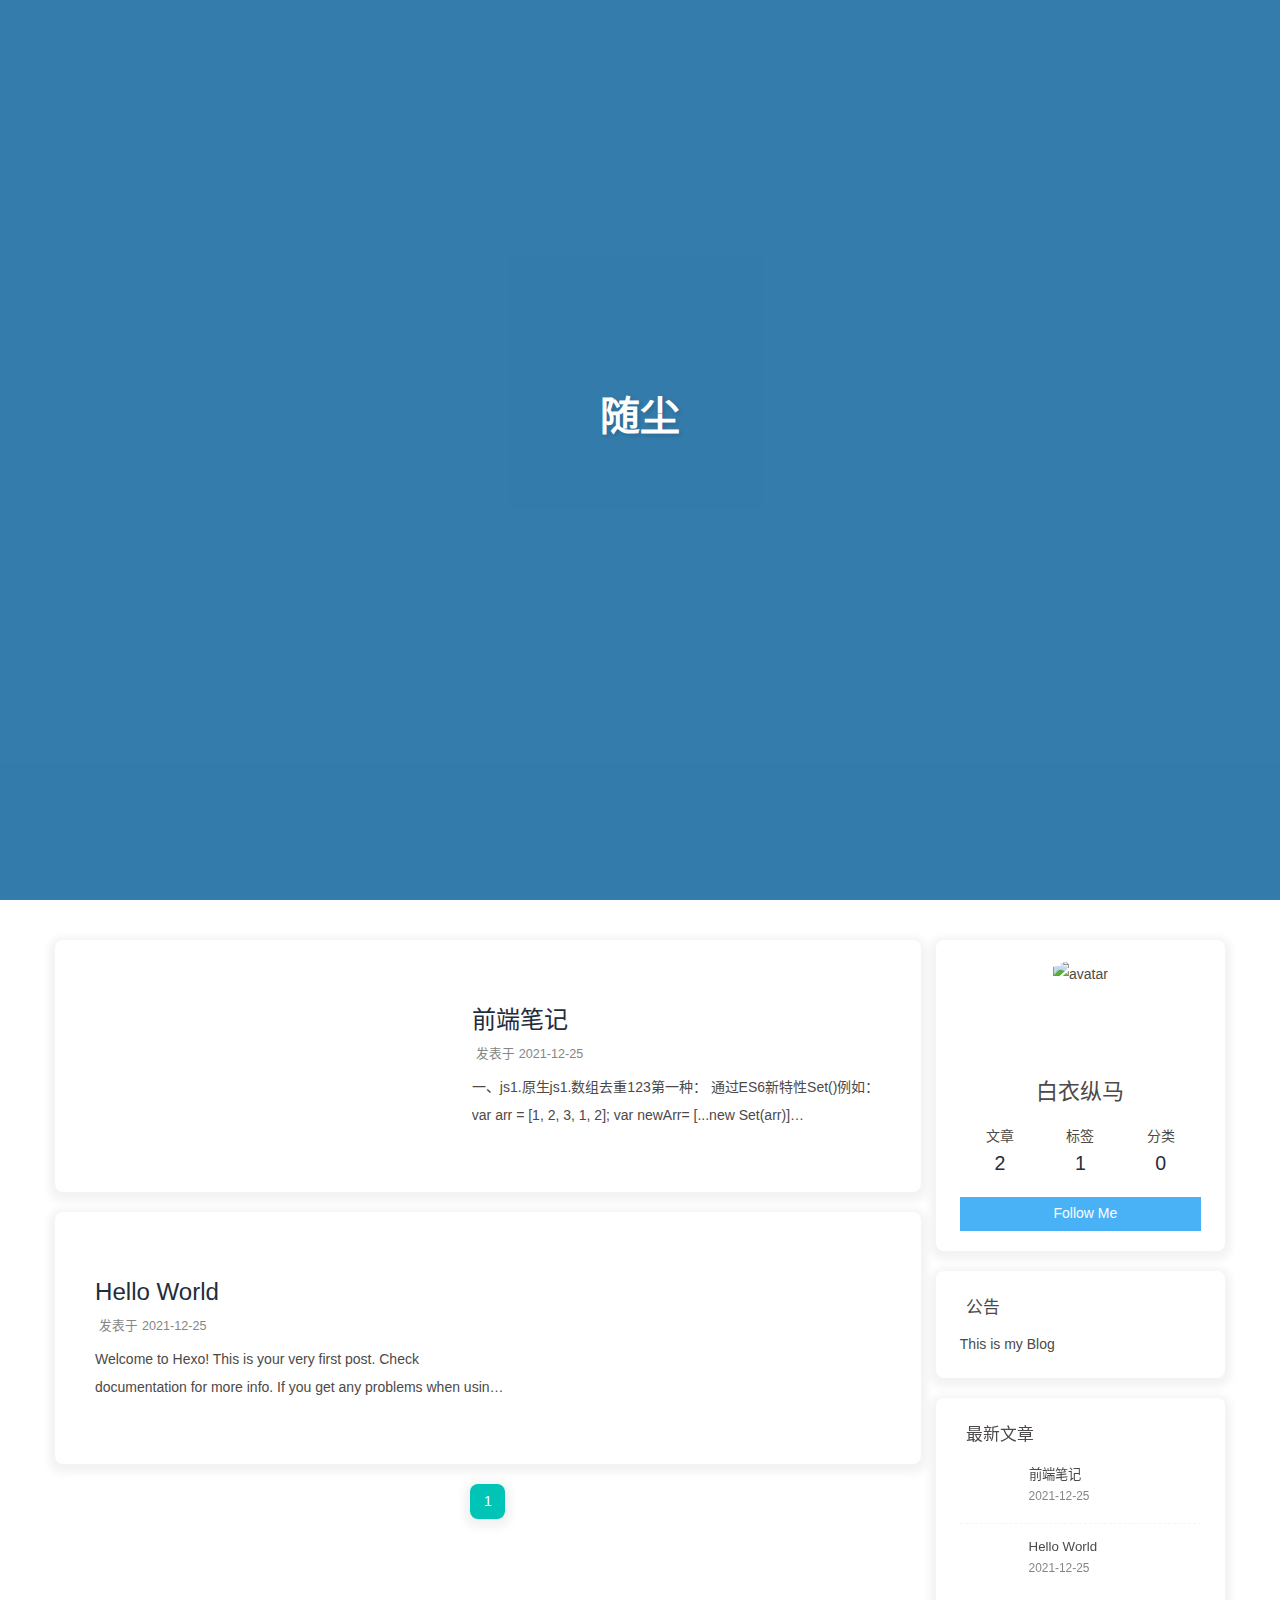
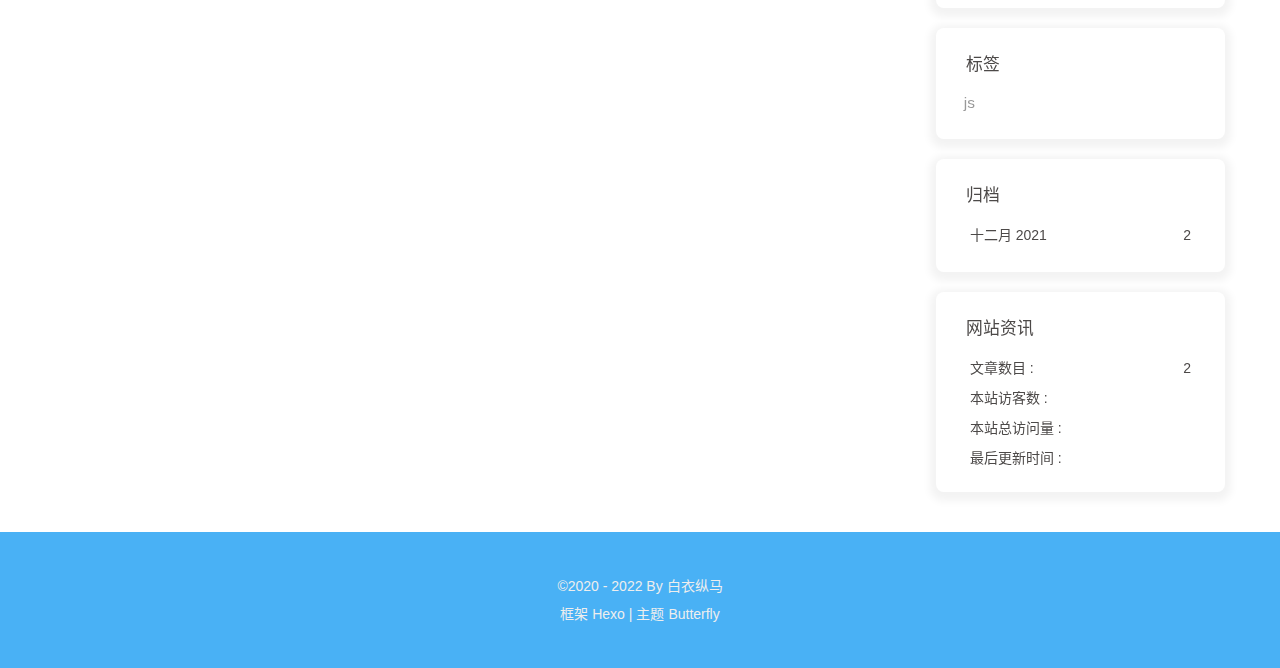
==== index.html @ 4aff162e "Site updated: 2022-08-18 21:15:52" ====
<!DOCTYPE html><html lang="zh-CN" data-theme="light"><head><meta charset="UTF-8"><meta http-equiv="X-UA-Compatible" content="IE=edge"><meta name="viewport" content="width=device-width, initial-scale=1.0, maximum-scale=1.0, user-scalable=no"><title>随尘</title><meta name="author" content="白衣纵马"><meta name="copyright" content="白衣纵马"><meta name="format-detection" content="telephone=no"><meta name="theme-color" content="#ffffff"><meta property="og:type" content="website">
<meta property="og:title" content="随尘">
<meta property="og:url" content="http://example.com/index.html">
<meta property="og:site_name" content="随尘">
<meta property="og:locale" content="zh_CN">
<meta property="og:image" content="https://i.loli.net/2021/02/24/5O1day2nriDzjSu.png">
<meta property="article:author" content="白衣纵马">
<meta name="twitter:card" content="summary">
<meta name="twitter:image" content="https://i.loli.net/2021/02/24/5O1day2nriDzjSu.png"><link rel="shortcut icon" href="/img/favicon.png"><link rel="canonical" href="http://example.com/"><link rel="preconnect" href="//cdn.jsdelivr.net"/><link rel="preconnect" href="//busuanzi.ibruce.info"/><link rel="stylesheet" href="/css/index.css"><link rel="stylesheet" href="https://cdn.jsdelivr.net/npm/@fortawesome/fontawesome-free/css/all.min.css" media="print" onload="this.media='all'"><link rel="stylesheet" href="https://cdn.jsdelivr.net/npm/@fancyapps/ui/dist/fancybox.min.css" media="print" onload="this.media='all'"><script>const GLOBAL_CONFIG = { 
  root: '/',
  algolia: undefined,
  localSearch: undefined,
  translate: undefined,
  noticeOutdate: undefined,
  highlight: {"plugin":"highlighjs","highlightCopy":true,"highlightLang":true,"highlightHeightLimit":false},
  copy: {
    success: '复制成功',
    error: '复制错误',
    noSupport: '浏览器不支持'
  },
  relativeDate: {
    homepage: false,
    post: false
  },
  runtime: '',
  date_suffix: {
    just: '刚刚',
    min: '分钟前',
    hour: '小时前',
    day: '天前',
    month: '个月前'
  },
  copyright: undefined,
  lightbox: 'fancybox',
  Snackbar: undefined,
  source: {
    justifiedGallery: {
      js: 'https://cdn.jsdelivr.net/npm/flickr-justified-gallery/dist/fjGallery.min.js',
      css: 'https://cdn.jsdelivr.net/npm/flickr-justified-gallery/dist/fjGallery.min.css'
    }
  },
  isPhotoFigcaption: false,
  islazyload: false,
  isAnchor: false
}</script><script id="config-diff">var GLOBAL_CONFIG_SITE = {
  title: '随尘',
  isPost: false,
  isHome: true,
  isHighlightShrink: false,
  isToc: false,
  postUpdate: '2022-08-18 21:15:51'
}</script><noscript><style type="text/css">
  #nav {
    opacity: 1
  }
  .justified-gallery img {
    opacity: 1
  }

  #recent-posts time,
  #post-meta time {
    display: inline !important
  }
</style></noscript><script>(win=>{
    win.saveToLocal = {
      set: function setWithExpiry(key, value, ttl) {
        if (ttl === 0) return
        const now = new Date()
        const expiryDay = ttl * 86400000
        const item = {
          value: value,
          expiry: now.getTime() + expiryDay,
        }
        localStorage.setItem(key, JSON.stringify(item))
      },

      get: function getWithExpiry(key) {
        const itemStr = localStorage.getItem(key)

        if (!itemStr) {
          return undefined
        }
        const item = JSON.parse(itemStr)
        const now = new Date()

        if (now.getTime() > item.expiry) {
          localStorage.removeItem(key)
          return undefined
        }
        return item.value
      }
    }
  
    win.getScript = url => new Promise((resolve, reject) => {
      const script = document.createElement('script')
      script.src = url
      script.async = true
      script.onerror = reject
      script.onload = script.onreadystatechange = function() {
        const loadState = this.readyState
        if (loadState && loadState !== 'loaded' && loadState !== 'complete') return
        script.onload = script.onreadystatechange = null
        resolve()
      }
      document.head.appendChild(script)
    })
  
      win.activateDarkMode = function () {
        document.documentElement.setAttribute('data-theme', 'dark')
        if (document.querySelector('meta[name="theme-color"]') !== null) {
          document.querySelector('meta[name="theme-color"]').setAttribute('content', '#0d0d0d')
        }
      }
      win.activateLightMode = function () {
        document.documentElement.setAttribute('data-theme', 'light')
        if (document.querySelector('meta[name="theme-color"]') !== null) {
          document.querySelector('meta[name="theme-color"]').setAttribute('content', '#ffffff')
        }
      }
      const t = saveToLocal.get('theme')
    
          if (t === 'dark') activateDarkMode()
          else if (t === 'light') activateLightMode()
        
      const asideStatus = saveToLocal.get('aside-status')
      if (asideStatus !== undefined) {
        if (asideStatus === 'hide') {
          document.documentElement.classList.add('hide-aside')
        } else {
          document.documentElement.classList.remove('hide-aside')
        }
      }
    
    const detectApple = () => {
      if(/iPad|iPhone|iPod|Macintosh/.test(navigator.userAgent)){
        document.documentElement.classList.add('apple')
      }
    }
    detectApple()
    })(window)</script><meta name="generator" content="Hexo 5.4.0"></head><body><div id="sidebar"><div id="menu-mask"></div><div id="sidebar-menus"><div class="avatar-img is-center"><img src="https://i.loli.net/2021/02/24/5O1day2nriDzjSu.png" onerror="onerror=null;src='/img/friend_404.gif'" alt="avatar"/></div><div class="sidebar-site-data site-data is-center"><a href="/archives/"><div class="headline">文章</div><div class="length-num">2</div></a><a href="/tags/"><div class="headline">标签</div><div class="length-num">1</div></a><a href="/categories/"><div class="headline">分类</div><div class="length-num">0</div></a></div><hr/><div class="menus_items"><div class="menus_item"><a class="site-page" href="/"><i class="fa-fw fas fa-home"></i><span> 首页</span></a></div><div class="menus_item"><a class="site-page" href="/archives/"><i class="fa-fw fas fa-archive"></i><span> 时间轴</span></a></div><div class="menus_item"><a class="site-page" href="/tags/"><i class="fa-fw fas fa-tags"></i><span> 标签</span></a></div><div class="menus_item"><a class="site-page" href="/categories/"><i class="fa-fw fas fa-folder-open"></i><span> 分类</span></a></div><div class="menus_item"><a class="site-page group hide" href="javascript:void(0);"><i class="fa-fw fas fa-list"></i><span> 清单</span><i class="fas fa-chevron-down"></i></a><ul class="menus_item_child"><li><a class="site-page child" href="/music/"><i class="fa-fw fas fa-music"></i><span> 音乐</span></a></li><li><a class="site-page child" href="/movies/"><i class="fa-fw fas fa-video"></i><span> 电影</span></a></li></ul></div><div class="menus_item"><a class="site-page" href="/link/"><i class="fa-fw fas fa-link"></i><span> 友链</span></a></div><div class="menus_item"><a class="site-page" href="/about/"><i class="fa-fw fas fa-heart"></i><span> 关于</span></a></div></div></div></div><div class="page" id="body-wrap"><header class="full_page" id="page-header" style="background-image: url('https://bu.dusays.com/2022/05/03/627010707b598.webp')"><nav id="nav"><span id="blog_name"><a id="site-name" href="/">随尘</a></span><div id="menus"><div class="menus_items"><div class="menus_item"><a class="site-page" href="/"><i class="fa-fw fas fa-home"></i><span> 首页</span></a></div><div class="menus_item"><a class="site-page" href="/archives/"><i class="fa-fw fas fa-archive"></i><span> 时间轴</span></a></div><div class="menus_item"><a class="site-page" href="/tags/"><i class="fa-fw fas fa-tags"></i><span> 标签</span></a></div><div class="menus_item"><a class="site-page" href="/categories/"><i class="fa-fw fas fa-folder-open"></i><span> 分类</span></a></div><div class="menus_item"><a class="site-page group hide" href="javascript:void(0);"><i class="fa-fw fas fa-list"></i><span> 清单</span><i class="fas fa-chevron-down"></i></a><ul class="menus_item_child"><li><a class="site-page child" href="/music/"><i class="fa-fw fas fa-music"></i><span> 音乐</span></a></li><li><a class="site-page child" href="/movies/"><i class="fa-fw fas fa-video"></i><span> 电影</span></a></li></ul></div><div class="menus_item"><a class="site-page" href="/link/"><i class="fa-fw fas fa-link"></i><span> 友链</span></a></div><div class="menus_item"><a class="site-page" href="/about/"><i class="fa-fw fas fa-heart"></i><span> 关于</span></a></div></div><div id="toggle-menu"><a class="site-page"><i class="fas fa-bars fa-fw"></i></a></div></div></nav><div id="site-info"><h1 id="site-title">随尘</h1></div><div id="scroll-down"><i class="fas fa-angle-down scroll-down-effects"></i></div></header><main class="layout" id="content-inner"><div class="recent-posts" id="recent-posts"><div class="recent-post-item"><div class="post_cover left"><a href="/2021/12/25/Hello-World-0/" title="前端笔记"><img class="post_bg" src="[data-uri]" onerror="this.onerror=null;this.src='/img/404.jpg'" alt="前端笔记"></a></div><div class="recent-post-info"><a class="article-title" href="/2021/12/25/Hello-World-0/" title="前端笔记">前端笔记</a><div class="article-meta-wrap"><span class="post-meta-date"><i class="far fa-calendar-alt"></i><span class="article-meta-label">发表于</span><time datetime="2021-12-25T09:19:48.000Z" title="发表于 2021-12-25 17:19:48">2021-12-25</time></span></div><div class="content">一、js1.原生js1.数组去重123第一种： 通过ES6新特性Set()例如： var arr = [1, 2, 3, 1, 2];      var newArr= [...new Set(arr)]

123456789101112131415第二种：封装函数利用 &#123;&#125; 和 []function uniqueEasy(arr) &#123;    if(!arr instanceof Array) &#123;        throw Error(&#x27;当前传入的不是数组&#x27;)    &#125;    let list = []    let obj = &#123;&#125;    arr.forEach(item =&gt; &#123;        if(!obj[item]) &#123;            list.push(item)            obj[item] = true        &#125;    &#125;)    return list&#125;

2、时间戳转换函数12345678910 ...</div></div></div><div class="recent-post-item"><div class="post_cover right"><a href="/2021/12/25/hello-world/" title="Hello World"><img class="post_bg" src="[data-uri]" onerror="this.onerror=null;this.src='/img/404.jpg'" alt="Hello World"></a></div><div class="recent-post-info"><a class="article-title" href="/2021/12/25/hello-world/" title="Hello World">Hello World</a><div class="article-meta-wrap"><span class="post-meta-date"><i class="far fa-calendar-alt"></i><span class="article-meta-label">发表于</span><time datetime="2021-12-25T09:10:48.258Z" title="发表于 2021-12-25 17:10:48">2021-12-25</time></span></div><div class="content">Welcome to Hexo! This is your very first post. Check documentation for more info. If you get any problems when using Hexo, you can find the answer in troubleshooting or you can ask me on GitHub.
Quick StartCreate a new post1$ hexo new &quot;My New Post&quot;

More info: Writing
Run server1$ hexo server

More info: Server
Generate static files1$ hexo generate

More info: Generating
Deploy to remote sites1$ hexo deploy

More info: Deployment
</div></div></div><nav id="pagination"><div class="pagination"><span class="page-number current">1</span></div></nav></div><div class="aside-content" id="aside-content"><div class="card-widget card-info"><div class="is-center"><div class="avatar-img"><img src="https://i.loli.net/2021/02/24/5O1day2nriDzjSu.png" onerror="this.onerror=null;this.src='/img/friend_404.gif'" alt="avatar"/></div><div class="author-info__name">白衣纵马</div><div class="author-info__description"></div></div><div class="card-info-data site-data is-center"><a href="/archives/"><div class="headline">文章</div><div class="length-num">2</div></a><a href="/tags/"><div class="headline">标签</div><div class="length-num">1</div></a><a href="/categories/"><div class="headline">分类</div><div class="length-num">0</div></a></div><a id="card-info-btn" target="_blank" rel="noopener" href="https://github.com/xxxxxx"><i class="fab fa-github"></i><span>Follow Me</span></a></div><div class="card-widget card-announcement"><div class="item-headline"><i class="fas fa-bullhorn fa-shake"></i><span>公告</span></div><div class="announcement_content">This is my Blog</div></div><div class="sticky_layout"><div class="card-widget card-recent-post"><div class="item-headline"><i class="fas fa-history"></i><span>最新文章</span></div><div class="aside-list"><div class="aside-list-item"><a class="thumbnail" href="/2021/12/25/Hello-World-0/" title="前端笔记"><img src="[data-uri]" onerror="this.onerror=null;this.src='/img/404.jpg'" alt="前端笔记"/></a><div class="content"><a class="title" href="/2021/12/25/Hello-World-0/" title="前端笔记">前端笔记</a><time datetime="2021-12-25T09:19:48.000Z" title="发表于 2021-12-25 17:19:48">2021-12-25</time></div></div><div class="aside-list-item"><a class="thumbnail" href="/2021/12/25/hello-world/" title="Hello World"><img src="[data-uri]" onerror="this.onerror=null;this.src='/img/404.jpg'" alt="Hello World"/></a><div class="content"><a class="title" href="/2021/12/25/hello-world/" title="Hello World">Hello World</a><time datetime="2021-12-25T09:10:48.258Z" title="发表于 2021-12-25 17:10:48">2021-12-25</time></div></div></div></div><div class="card-widget card-tags"><div class="item-headline"><i class="fas fa-tags"></i><span>标签</span></div><div class="card-tag-cloud"><a href="/tags/js/" style="font-size: 1.1em; color: #999">js</a></div></div><div class="card-widget card-archives"><div class="item-headline"><i class="fas fa-archive"></i><span>归档</span></div><ul class="card-archive-list"><li class="card-archive-list-item"><a class="card-archive-list-link" href="/archives/2021/12/"><span class="card-archive-list-date">十二月 2021</span><span class="card-archive-list-count">2</span></a></li></ul></div><div class="card-widget card-webinfo"><div class="item-headline"><i class="fas fa-chart-line"></i><span>网站资讯</span></div><div class="webinfo"><div class="webinfo-item"><div class="item-name">文章数目 :</div><div class="item-count">2</div></div><div class="webinfo-item"><div class="item-name">本站访客数 :</div><div class="item-count" id="busuanzi_value_site_uv"><i class="fa-solid fa-spinner fa-spin"></i></div></div><div class="webinfo-item"><div class="item-name">本站总访问量 :</div><div class="item-count" id="busuanzi_value_site_pv"><i class="fa-solid fa-spinner fa-spin"></i></div></div><div class="webinfo-item"><div class="item-name">最后更新时间 :</div><div class="item-count" id="last-push-date" data-lastPushDate="2022-08-18T13:15:51.954Z"><i class="fa-solid fa-spinner fa-spin"></i></div></div></div></div></div></div></main><footer id="footer"><div id="footer-wrap"><div class="copyright">&copy;2020 - 2022 By 白衣纵马</div><div class="framework-info"><span>框架 </span><a target="_blank" rel="noopener" href="https://hexo.io">Hexo</a><span class="footer-separator">|</span><span>主题 </span><a target="_blank" rel="noopener" href="https://github.com/jerryc127/hexo-theme-butterfly">Butterfly</a></div></div></footer></div><div id="rightside"><div id="rightside-config-hide"><button id="darkmode" type="button" title="浅色和深色模式转换"><i class="fas fa-adjust"></i></button><button id="hide-aside-btn" type="button" title="单栏和双栏切换"><i class="fas fa-arrows-alt-h"></i></button></div><div id="rightside-config-show"><button id="rightside_config" type="button" title="设置"><i class="fas fa-cog fa-spin"></i></button><button id="go-up" type="button" title="回到顶部"><i class="fas fa-arrow-up"></i></button></div></div><div><script src="/js/utils.js"></script><script src="/js/main.js"></script><script src="https://cdn.jsdelivr.net/npm/@fancyapps/ui/dist/fancybox.umd.min.js"></script><div class="js-pjax"></div><script async data-pjax src="//busuanzi.ibruce.info/busuanzi/2.3/busuanzi.pure.mini.js"></script></div></body></html>
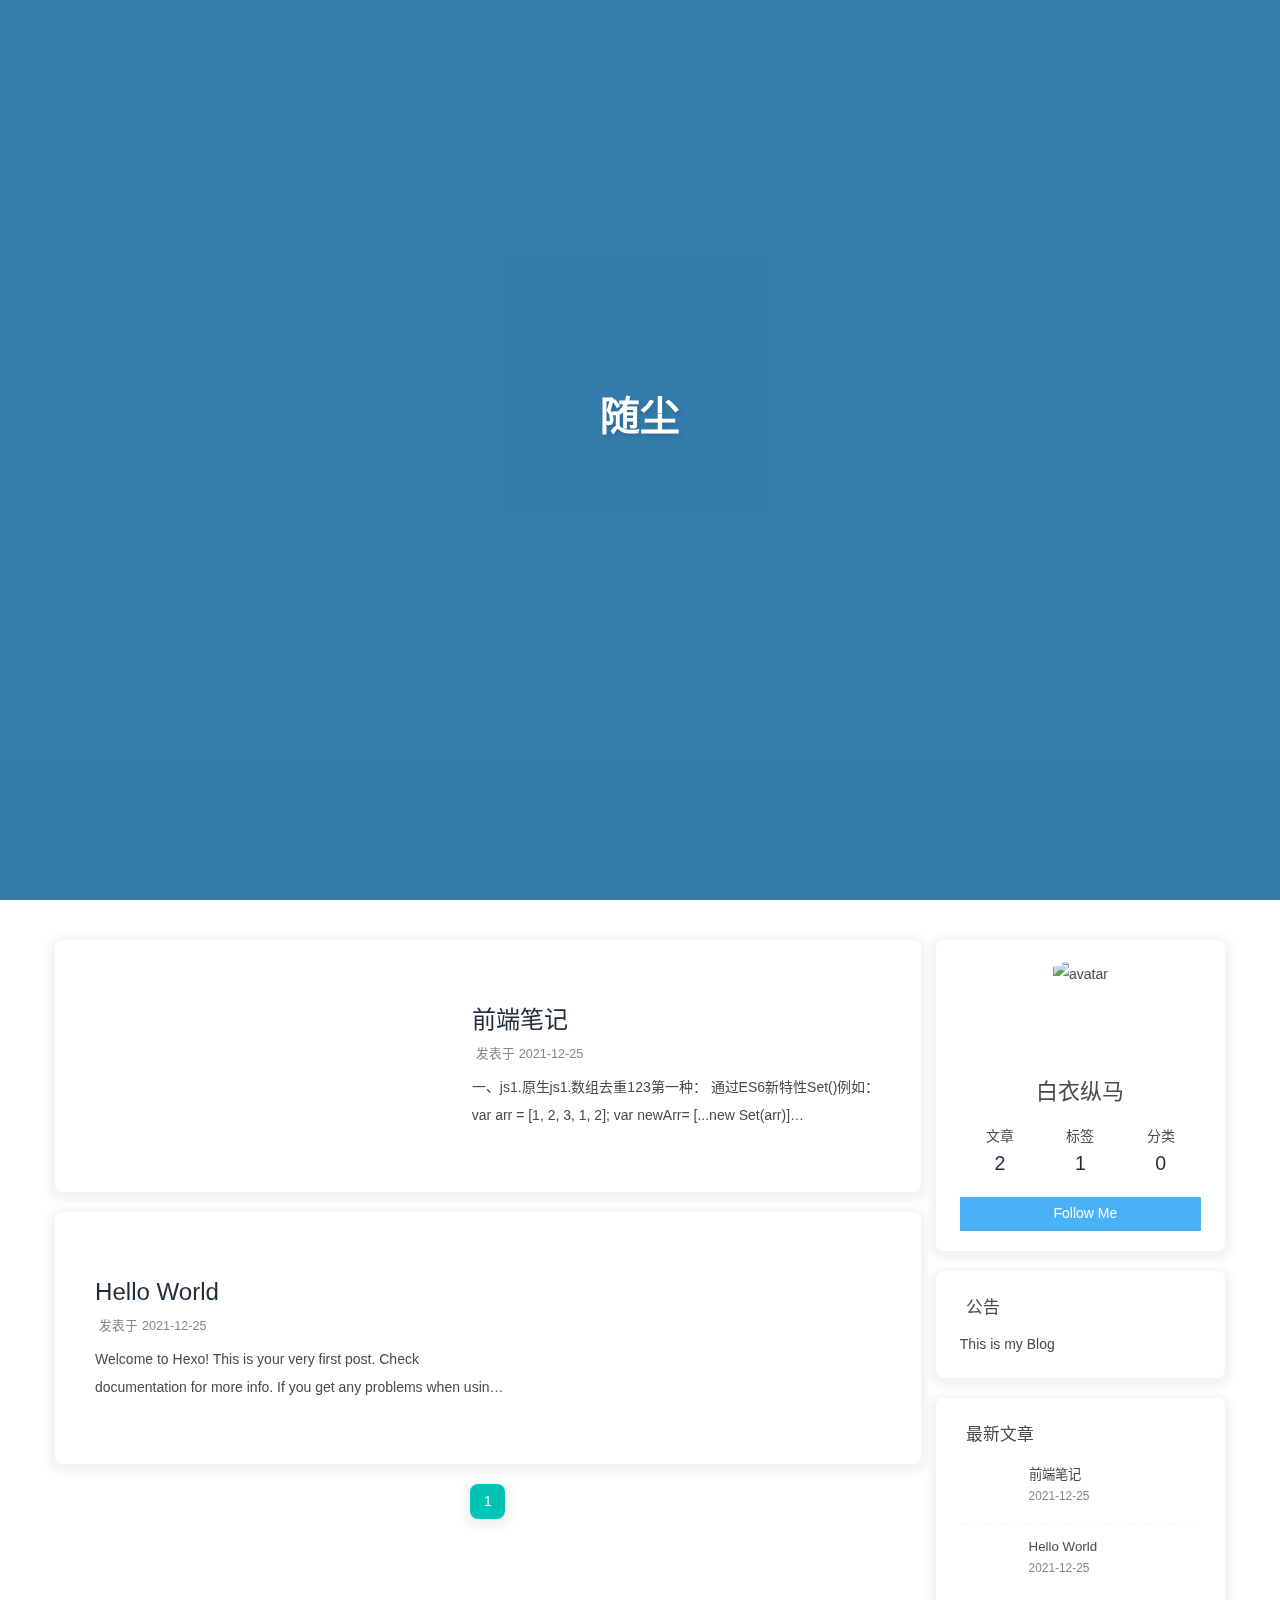
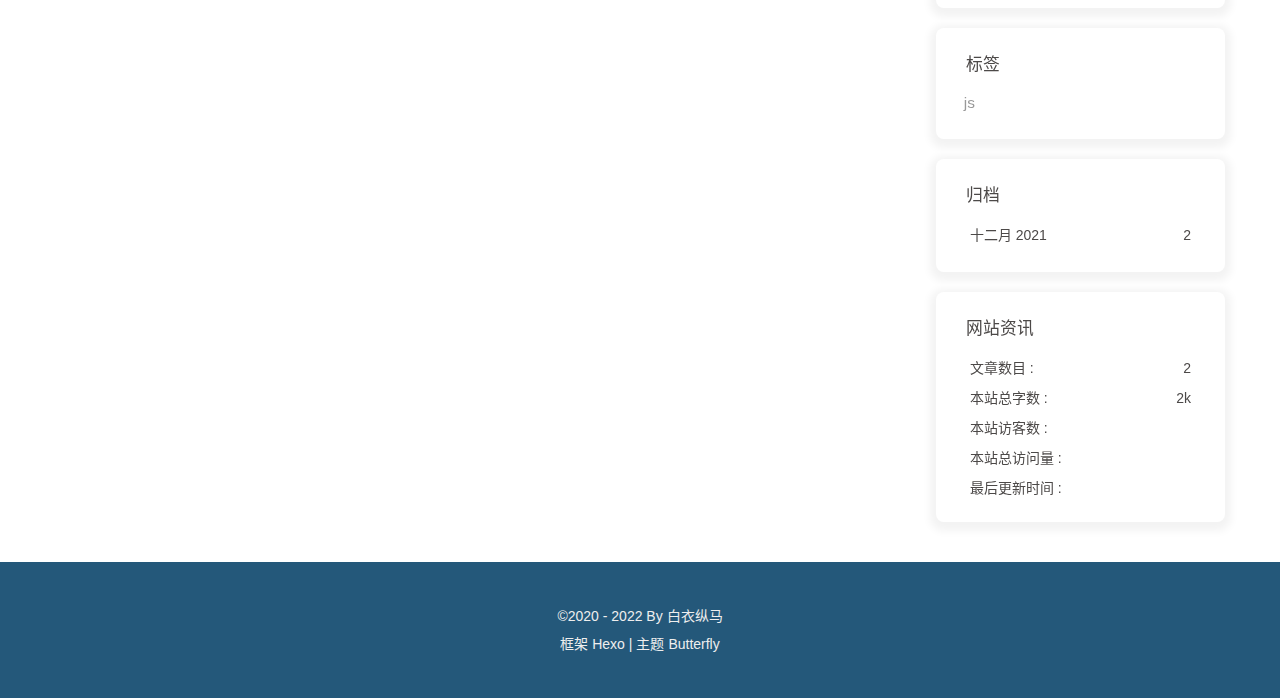
==== commit 76fa7c82: "Site updated: 2022-08-19 16:58:31" ====
--- a/index.html
+++ b/index.html
@@ -9,7 +9,7 @@
 <meta name="twitter:image" content="https://i.loli.net/2021/02/24/5O1day2nriDzjSu.png"><link rel="shortcut icon" href="/img/favicon.png"><link rel="canonical" href="http://example.com/"><link rel="preconnect" href="//cdn.jsdelivr.net"/><link rel="preconnect" href="//busuanzi.ibruce.info"/><link rel="stylesheet" href="/css/index.css"><link rel="stylesheet" href="https://cdn.jsdelivr.net/npm/@fortawesome/fontawesome-free/css/all.min.css" media="print" onload="this.media='all'"><link rel="stylesheet" href="https://cdn.jsdelivr.net/npm/@fancyapps/ui/dist/fancybox.min.css" media="print" onload="this.media='all'"><script>const GLOBAL_CONFIG = { 
   root: '/',
   algolia: undefined,
-  localSearch: undefined,
+  localSearch: {"path":"/search.xml","preload":false,"languages":{"hits_empty":"找不到您查询的内容：${query}"}},
   translate: undefined,
   noticeOutdate: undefined,
   highlight: {"plugin":"highlighjs","highlightCopy":true,"highlightLang":true,"highlightHeightLimit":false},
@@ -48,7 +48,7 @@
   isHome: true,
   isHighlightShrink: false,
   isToc: false,
-  postUpdate: '2022-08-18 21:15:51'
+  postUpdate: '2022-08-19 16:21:53'
 }</script><noscript><style type="text/css">
   #nav {
     opacity: 1
@@ -137,7 +137,7 @@
       }
     }
     detectApple()
-    })(window)</script><meta name="generator" content="Hexo 5.4.0"></head><body><div id="sidebar"><div id="menu-mask"></div><div id="sidebar-menus"><div class="avatar-img is-center"><img src="https://i.loli.net/2021/02/24/5O1day2nriDzjSu.png" onerror="onerror=null;src='/img/friend_404.gif'" alt="avatar"/></div><div class="sidebar-site-data site-data is-center"><a href="/archives/"><div class="headline">文章</div><div class="length-num">2</div></a><a href="/tags/"><div class="headline">标签</div><div class="length-num">1</div></a><a href="/categories/"><div class="headline">分类</div><div class="length-num">0</div></a></div><hr/><div class="menus_items"><div class="menus_item"><a class="site-page" href="/"><i class="fa-fw fas fa-home"></i><span> 首页</span></a></div><div class="menus_item"><a class="site-page" href="/archives/"><i class="fa-fw fas fa-archive"></i><span> 时间轴</span></a></div><div class="menus_item"><a class="site-page" href="/tags/"><i class="fa-fw fas fa-tags"></i><span> 标签</span></a></div><div class="menus_item"><a class="site-page" href="/categories/"><i class="fa-fw fas fa-folder-open"></i><span> 分类</span></a></div><div class="menus_item"><a class="site-page group hide" href="javascript:void(0);"><i class="fa-fw fas fa-list"></i><span> 清单</span><i class="fas fa-chevron-down"></i></a><ul class="menus_item_child"><li><a class="site-page child" href="/music/"><i class="fa-fw fas fa-music"></i><span> 音乐</span></a></li><li><a class="site-page child" href="/movies/"><i class="fa-fw fas fa-video"></i><span> 电影</span></a></li></ul></div><div class="menus_item"><a class="site-page" href="/link/"><i class="fa-fw fas fa-link"></i><span> 友链</span></a></div><div class="menus_item"><a class="site-page" href="/about/"><i class="fa-fw fas fa-heart"></i><span> 关于</span></a></div></div></div></div><div class="page" id="body-wrap"><header class="full_page" id="page-header" style="background-image: url('https://bu.dusays.com/2022/05/03/627010707b598.webp')"><nav id="nav"><span id="blog_name"><a id="site-name" href="/">随尘</a></span><div id="menus"><div class="menus_items"><div class="menus_item"><a class="site-page" href="/"><i class="fa-fw fas fa-home"></i><span> 首页</span></a></div><div class="menus_item"><a class="site-page" href="/archives/"><i class="fa-fw fas fa-archive"></i><span> 时间轴</span></a></div><div class="menus_item"><a class="site-page" href="/tags/"><i class="fa-fw fas fa-tags"></i><span> 标签</span></a></div><div class="menus_item"><a class="site-page" href="/categories/"><i class="fa-fw fas fa-folder-open"></i><span> 分类</span></a></div><div class="menus_item"><a class="site-page group hide" href="javascript:void(0);"><i class="fa-fw fas fa-list"></i><span> 清单</span><i class="fas fa-chevron-down"></i></a><ul class="menus_item_child"><li><a class="site-page child" href="/music/"><i class="fa-fw fas fa-music"></i><span> 音乐</span></a></li><li><a class="site-page child" href="/movies/"><i class="fa-fw fas fa-video"></i><span> 电影</span></a></li></ul></div><div class="menus_item"><a class="site-page" href="/link/"><i class="fa-fw fas fa-link"></i><span> 友链</span></a></div><div class="menus_item"><a class="site-page" href="/about/"><i class="fa-fw fas fa-heart"></i><span> 关于</span></a></div></div><div id="toggle-menu"><a class="site-page"><i class="fas fa-bars fa-fw"></i></a></div></div></nav><div id="site-info"><h1 id="site-title">随尘</h1></div><div id="scroll-down"><i class="fas fa-angle-down scroll-down-effects"></i></div></header><main class="layout" id="content-inner"><div class="recent-posts" id="recent-posts"><div class="recent-post-item"><div class="post_cover left"><a href="/2021/12/25/Hello-World-0/" title="前端笔记"><img class="post_bg" src="[data-uri]" onerror="this.onerror=null;this.src='/img/404.jpg'" alt="前端笔记"></a></div><div class="recent-post-info"><a class="article-title" href="/2021/12/25/Hello-World-0/" title="前端笔记">前端笔记</a><div class="article-meta-wrap"><span class="post-meta-date"><i class="far fa-calendar-alt"></i><span class="article-meta-label">发表于</span><time datetime="2021-12-25T09:19:48.000Z" title="发表于 2021-12-25 17:19:48">2021-12-25</time></span></div><div class="content">一、js1.原生js1.数组去重123第一种： 通过ES6新特性Set()例如： var arr = [1, 2, 3, 1, 2];      var newArr= [...new Set(arr)]
+    })(window)</script><link rel="stylesheet" href="/css/custom.css"><meta name="generator" content="Hexo 5.4.0"></head><body><div id="loading-box"><div class="loading-left-bg"></div><div class="loading-right-bg"></div><div class="spinner-box"><div class="configure-border-1"><div class="configure-core"></div></div><div class="configure-border-2"><div class="configure-core"></div></div><div class="loading-word">加载中...</div></div></div><div id="web_bg"></div><div id="sidebar"><div id="menu-mask"></div><div id="sidebar-menus"><div class="avatar-img is-center"><img src="https://i.loli.net/2021/02/24/5O1day2nriDzjSu.png" onerror="onerror=null;src='/img/friend_404.gif'" alt="avatar"/></div><div class="sidebar-site-data site-data is-center"><a href="/archives/"><div class="headline">文章</div><div class="length-num">2</div></a><a href="/tags/"><div class="headline">标签</div><div class="length-num">1</div></a><a href="/categories/"><div class="headline">分类</div><div class="length-num">0</div></a></div><hr/><div class="menus_items"><div class="menus_item"><a class="site-page" href="/"><i class="fa-fw fas fa-home"></i><span> 首页</span></a></div><div class="menus_item"><a class="site-page" href="/archives/"><i class="fa-fw fas fa-archive"></i><span> 时间轴</span></a></div><div class="menus_item"><a class="site-page" href="/tags/"><i class="fa-fw fas fa-tags"></i><span> 标签</span></a></div><div class="menus_item"><a class="site-page" href="/categories/"><i class="fa-fw fas fa-folder-open"></i><span> 分类</span></a></div><div class="menus_item"><a class="site-page group hide" href="javascript:void(0);"><i class="fa-fw fas fa-list"></i><span> 清单</span><i class="fas fa-chevron-down"></i></a><ul class="menus_item_child"><li><a class="site-page child" href="/music/"><i class="fa-fw fas fa-music"></i><span> 音乐</span></a></li><li><a class="site-page child" href="/movies/"><i class="fa-fw fas fa-video"></i><span> 电影</span></a></li></ul></div><div class="menus_item"><a class="site-page" href="/link/"><i class="fa-fw fas fa-link"></i><span> 友链</span></a></div><div class="menus_item"><a class="site-page" href="/about/"><i class="fa-fw fas fa-heart"></i><span> 关于</span></a></div></div></div></div><div class="page" id="body-wrap"><header class="full_page" id="page-header" style="background-image: url('http://rgtcvqsql.hb-bkt.clouddn.com/%E4%BA%8C%E6%AC%A1%E5%85%83%E5%A3%81%E7%BA%B8/98c290622b6f5508c96ed0407ce55725.jpg')"><nav id="nav"><span id="blog_name"><a id="site-name" href="/">随尘</a></span><div id="menus"><div id="search-button"><a class="site-page social-icon search"><i class="fas fa-search fa-fw"></i><span> 搜索</span></a></div><div class="menus_items"><div class="menus_item"><a class="site-page" href="/"><i class="fa-fw fas fa-home"></i><span> 首页</span></a></div><div class="menus_item"><a class="site-page" href="/archives/"><i class="fa-fw fas fa-archive"></i><span> 时间轴</span></a></div><div class="menus_item"><a class="site-page" href="/tags/"><i class="fa-fw fas fa-tags"></i><span> 标签</span></a></div><div class="menus_item"><a class="site-page" href="/categories/"><i class="fa-fw fas fa-folder-open"></i><span> 分类</span></a></div><div class="menus_item"><a class="site-page group hide" href="javascript:void(0);"><i class="fa-fw fas fa-list"></i><span> 清单</span><i class="fas fa-chevron-down"></i></a><ul class="menus_item_child"><li><a class="site-page child" href="/music/"><i class="fa-fw fas fa-music"></i><span> 音乐</span></a></li><li><a class="site-page child" href="/movies/"><i class="fa-fw fas fa-video"></i><span> 电影</span></a></li></ul></div><div class="menus_item"><a class="site-page" href="/link/"><i class="fa-fw fas fa-link"></i><span> 友链</span></a></div><div class="menus_item"><a class="site-page" href="/about/"><i class="fa-fw fas fa-heart"></i><span> 关于</span></a></div></div><div id="toggle-menu"><a class="site-page"><i class="fas fa-bars fa-fw"></i></a></div></div></nav><div id="site-info"><h1 id="site-title">随尘</h1><div id="site-subtitle"><span id="subtitle"></span></div></div><div id="scroll-down"><i class="fas fa-angle-down scroll-down-effects"></i></div></header><main class="layout" id="content-inner"><div class="recent-posts" id="recent-posts"><div class="recent-post-item"><div class="post_cover left"><a href="/2021/12/25/Hello-World-0/" title="前端笔记"><img class="post_bg" src="[data-uri]" onerror="this.onerror=null;this.src='/img/404.jpg'" alt="前端笔记"></a></div><div class="recent-post-info"><a class="article-title" href="/2021/12/25/Hello-World-0/" title="前端笔记">前端笔记</a><div class="article-meta-wrap"><span class="post-meta-date"><i class="far fa-calendar-alt"></i><span class="article-meta-label">发表于</span><time datetime="2021-12-25T09:19:48.000Z" title="发表于 2021-12-25 17:19:48">2021-12-25</time></span></div><div class="content">一、js1.原生js1.数组去重123第一种： 通过ES6新特性Set()例如： var arr = [1, 2, 3, 1, 2];      var newArr= [...new Set(arr)]
 
 123456789101112131415第二种：封装函数利用 &#123;&#125; 和 []function uniqueEasy(arr) &#123;    if(!arr instanceof Array) &#123;        throw Error(&#x27;当前传入的不是数组&#x27;)    &#125;    let list = []    let obj = &#123;&#125;    arr.forEach(item =&gt; &#123;        if(!obj[item]) &#123;            list.push(item)            obj[item] = true        &#125;    &#125;)    return list&#125;
 
@@ -154,4 +154,41 @@
 Deploy to remote sites1$ hexo deploy
 
 More info: Deployment
-</div></div></div><nav id="pagination"><div class="pagination"><span class="page-number current">1</span></div></nav></div><div class="aside-content" id="aside-content"><div class="card-widget card-info"><div class="is-center"><div class="avatar-img"><img src="https://i.loli.net/2021/02/24/5O1day2nriDzjSu.png" onerror="this.onerror=null;this.src='/img/friend_404.gif'" alt="avatar"/></div><div class="author-info__name">白衣纵马</div><div class="author-info__description"></div></div><div class="card-info-data site-data is-center"><a href="/archives/"><div class="headline">文章</div><div class="length-num">2</div></a><a href="/tags/"><div class="headline">标签</div><div class="length-num">1</div></a><a href="/categories/"><div class="headline">分类</div><div class="length-num">0</div></a></div><a id="card-info-btn" target="_blank" rel="noopener" href="https://github.com/xxxxxx"><i class="fab fa-github"></i><span>Follow Me</span></a></div><div class="card-widget card-announcement"><div class="item-headline"><i class="fas fa-bullhorn fa-shake"></i><span>公告</span></div><div class="announcement_content">This is my Blog</div></div><div class="sticky_layout"><div class="card-widget card-recent-post"><div class="item-headline"><i class="fas fa-history"></i><span>最新文章</span></div><div class="aside-list"><div class="aside-list-item"><a class="thumbnail" href="/2021/12/25/Hello-World-0/" title="前端笔记"><img src="[data-uri]" onerror="this.onerror=null;this.src='/img/404.jpg'" alt="前端笔记"/></a><div class="content"><a class="title" href="/2021/12/25/Hello-World-0/" title="前端笔记">前端笔记</a><time datetime="2021-12-25T09:19:48.000Z" title="发表于 2021-12-25 17:19:48">2021-12-25</time></div></div><div class="aside-list-item"><a class="thumbnail" href="/2021/12/25/hello-world/" title="Hello World"><img src="[data-uri]" onerror="this.onerror=null;this.src='/img/404.jpg'" alt="Hello World"/></a><div class="content"><a class="title" href="/2021/12/25/hello-world/" title="Hello World">Hello World</a><time datetime="2021-12-25T09:10:48.258Z" title="发表于 2021-12-25 17:10:48">2021-12-25</time></div></div></div></div><div class="card-widget card-tags"><div class="item-headline"><i class="fas fa-tags"></i><span>标签</span></div><div class="card-tag-cloud"><a href="/tags/js/" style="font-size: 1.1em; color: #999">js</a></div></div><div class="card-widget card-archives"><div class="item-headline"><i class="fas fa-archive"></i><span>归档</span></div><ul class="card-archive-list"><li class="card-archive-list-item"><a class="card-archive-list-link" href="/archives/2021/12/"><span class="card-archive-list-date">十二月 2021</span><span class="card-archive-list-count">2</span></a></li></ul></div><div class="card-widget card-webinfo"><div class="item-headline"><i class="fas fa-chart-line"></i><span>网站资讯</span></div><div class="webinfo"><div class="webinfo-item"><div class="item-name">文章数目 :</div><div class="item-count">2</div></div><div class="webinfo-item"><div class="item-name">本站访客数 :</div><div class="item-count" id="busuanzi_value_site_uv"><i class="fa-solid fa-spinner fa-spin"></i></div></div><div class="webinfo-item"><div class="item-name">本站总访问量 :</div><div class="item-count" id="busuanzi_value_site_pv"><i class="fa-solid fa-spinner fa-spin"></i></div></div><div class="webinfo-item"><div class="item-name">最后更新时间 :</div><div class="item-count" id="last-push-date" data-lastPushDate="2022-08-18T13:15:51.954Z"><i class="fa-solid fa-spinner fa-spin"></i></div></div></div></div></div></div></main><footer id="footer"><div id="footer-wrap"><div class="copyright">&copy;2020 - 2022 By 白衣纵马</div><div class="framework-info"><span>框架 </span><a target="_blank" rel="noopener" href="https://hexo.io">Hexo</a><span class="footer-separator">|</span><span>主题 </span><a target="_blank" rel="noopener" href="https://github.com/jerryc127/hexo-theme-butterfly">Butterfly</a></div></div></footer></div><div id="rightside"><div id="rightside-config-hide"><button id="darkmode" type="button" title="浅色和深色模式转换"><i class="fas fa-adjust"></i></button><button id="hide-aside-btn" type="button" title="单栏和双栏切换"><i class="fas fa-arrows-alt-h"></i></button></div><div id="rightside-config-show"><button id="rightside_config" type="button" title="设置"><i class="fas fa-cog fa-spin"></i></button><button id="go-up" type="button" title="回到顶部"><i class="fas fa-arrow-up"></i></button></div></div><div><script src="/js/utils.js"></script><script src="/js/main.js"></script><script src="https://cdn.jsdelivr.net/npm/@fancyapps/ui/dist/fancybox.umd.min.js"></script><div class="js-pjax"></div><script async data-pjax src="//busuanzi.ibruce.info/busuanzi/2.3/busuanzi.pure.mini.js"></script></div></body></html>+</div></div></div><nav id="pagination"><div class="pagination"><span class="page-number current">1</span></div></nav></div><div class="aside-content" id="aside-content"><div class="card-widget card-info"><div class="is-center"><div class="avatar-img"><img src="https://i.loli.net/2021/02/24/5O1day2nriDzjSu.png" onerror="this.onerror=null;this.src='/img/friend_404.gif'" alt="avatar"/></div><div class="author-info__name">白衣纵马</div><div class="author-info__description"></div></div><div class="card-info-data site-data is-center"><a href="/archives/"><div class="headline">文章</div><div class="length-num">2</div></a><a href="/tags/"><div class="headline">标签</div><div class="length-num">1</div></a><a href="/categories/"><div class="headline">分类</div><div class="length-num">0</div></a></div><a id="card-info-btn" target="_blank" rel="noopener" href="https://github.com/xxxxxx"><i class="fab fa-github"></i><span>Follow Me</span></a></div><div class="card-widget card-announcement"><div class="item-headline"><i class="fas fa-bullhorn fa-shake"></i><span>公告</span></div><div class="announcement_content">This is my Blog</div></div><div class="sticky_layout"><div class="card-widget card-recent-post"><div class="item-headline"><i class="fas fa-history"></i><span>最新文章</span></div><div class="aside-list"><div class="aside-list-item"><a class="thumbnail" href="/2021/12/25/Hello-World-0/" title="前端笔记"><img src="[data-uri]" onerror="this.onerror=null;this.src='/img/404.jpg'" alt="前端笔记"/></a><div class="content"><a class="title" href="/2021/12/25/Hello-World-0/" title="前端笔记">前端笔记</a><time datetime="2021-12-25T09:19:48.000Z" title="发表于 2021-12-25 17:19:48">2021-12-25</time></div></div><div class="aside-list-item"><a class="thumbnail" href="/2021/12/25/hello-world/" title="Hello World"><img src="[data-uri]" onerror="this.onerror=null;this.src='/img/404.jpg'" alt="Hello World"/></a><div class="content"><a class="title" href="/2021/12/25/hello-world/" title="Hello World">Hello World</a><time datetime="2021-12-25T09:10:48.258Z" title="发表于 2021-12-25 17:10:48">2021-12-25</time></div></div></div></div><div class="card-widget card-tags"><div class="item-headline"><i class="fas fa-tags"></i><span>标签</span></div><div class="card-tag-cloud"><a href="/tags/js/" style="font-size: 1.1em; color: #999">js</a></div></div><div class="card-widget card-archives"><div class="item-headline"><i class="fas fa-archive"></i><span>归档</span></div><ul class="card-archive-list"><li class="card-archive-list-item"><a class="card-archive-list-link" href="/archives/2021/12/"><span class="card-archive-list-date">十二月 2021</span><span class="card-archive-list-count">2</span></a></li></ul></div><div class="card-widget card-webinfo"><div class="item-headline"><i class="fas fa-chart-line"></i><span>网站资讯</span></div><div class="webinfo"><div class="webinfo-item"><div class="item-name">文章数目 :</div><div class="item-count">2</div></div><div class="webinfo-item"><div class="item-name">本站总字数 :</div><div class="item-count">2k</div></div><div class="webinfo-item"><div class="item-name">本站访客数 :</div><div class="item-count" id="busuanzi_value_site_uv"><i class="fa-solid fa-spinner fa-spin"></i></div></div><div class="webinfo-item"><div class="item-name">本站总访问量 :</div><div class="item-count" id="busuanzi_value_site_pv"><i class="fa-solid fa-spinner fa-spin"></i></div></div><div class="webinfo-item"><div class="item-name">最后更新时间 :</div><div class="item-count" id="last-push-date" data-lastPushDate="2022-08-19T08:21:53.666Z"><i class="fa-solid fa-spinner fa-spin"></i></div></div></div></div></div></div></main><footer id="footer" style="background-image: url('http://rgtcvqsql.hb-bkt.clouddn.com/%E4%BA%8C%E6%AC%A1%E5%85%83%E5%A3%81%E7%BA%B8/98c290622b6f5508c96ed0407ce55725.jpg')"><div id="footer-wrap"><div class="copyright">&copy;2020 - 2022 By 白衣纵马</div><div class="framework-info"><span>框架 </span><a target="_blank" rel="noopener" href="https://hexo.io">Hexo</a><span class="footer-separator">|</span><span>主题 </span><a target="_blank" rel="noopener" href="https://github.com/jerryc127/hexo-theme-butterfly">Butterfly</a></div></div></footer></div><div id="rightside"><div id="rightside-config-hide"><button id="darkmode" type="button" title="浅色和深色模式转换"><i class="fas fa-adjust"></i></button><button id="hide-aside-btn" type="button" title="单栏和双栏切换"><i class="fas fa-arrows-alt-h"></i></button></div><div id="rightside-config-show"><button id="rightside_config" type="button" title="设置"><i class="fas fa-cog fa-spin"></i></button><button id="go-up" type="button" title="回到顶部"><i class="fas fa-arrow-up"></i></button></div></div><div id="local-search"><div class="search-dialog"><nav class="search-nav"><span class="search-dialog-title">搜索</span><span id="loading-status"></span><button class="search-close-button"><i class="fas fa-times"></i></button></nav><div class="is-center" id="loading-database"><i class="fas fa-spinner fa-pulse"></i><span>  数据库加载中</span></div><div class="search-wrap"><div id="local-search-input"><div class="local-search-box"><input class="local-search-box--input" placeholder="搜索文章" type="text"/></div></div><hr/><div id="local-search-results"></div></div></div><div id="search-mask"></div></div><div><script src="/js/utils.js"></script><script src="/js/main.js"></script><script src="https://cdn.jsdelivr.net/npm/@fancyapps/ui/dist/fancybox.umd.min.js"></script><script src="/js/search/local-search.js"></script><script>var preloader = {
+  endLoading: () => {
+    document.body.style.overflow = 'auto';
+    document.getElementById('loading-box').classList.add("loaded")
+  },
+  initLoading: () => {
+    document.body.style.overflow = '';
+    document.getElementById('loading-box').classList.remove("loaded")
+
+  }
+}
+window.addEventListener('load',preloader.endLoading())</script><div class="js-pjax"><script>function subtitleType () {
+  if (true) { 
+    window.typed = new Typed("#subtitle", {
+      strings: ["随流水，入尘埃"],
+      startDelay: 300,
+      typeSpeed: 150,
+      loop: false,
+      backSpeed: 50
+    })
+  } else {
+    document.getElementById("subtitle").innerHTML = '随流水，入尘埃'
+  }
+}
+
+if (true) {
+  if (typeof Typed === 'function') {
+    subtitleType()
+  } else {
+    getScript('https://cdn.jsdelivr.net/npm/typed.js/lib/typed.min.js').then(subtitleType)
+  }
+} else {
+  subtitleType()
+}</script></div><script src="https://cdn.jsdelivr.net/npm/butterfly-extsrc/dist/activate-power-mode.min.js"></script><script>POWERMODE.colorful = true;
+POWERMODE.shake = true;
+POWERMODE.mobile = false;
+document.body.addEventListener('input', POWERMODE);
+</script><script id="click-show-text" src="https://cdn.jsdelivr.net/npm/butterfly-extsrc/dist/click-show-text.min.js" data-mobile="false" data-text="富强,民主,文明,和谐,爱国,敬业" data-fontsize="15px" data-random="true" async="async"></script><script async data-pjax src="//busuanzi.ibruce.info/busuanzi/2.3/busuanzi.pure.mini.js"></script></div></body></html>--- a/css/custom.css
+++ b/css/custom.css
@@ -0,0 +1,14 @@
+body {
+	cursor: url(http://rgtcvqsql.hb-bkt.clouddn.com/%E9%BC%A0%E6%A0%87%2Farrow.png), auto !important;
+}
+
+.hide-block > .hide-button.open,
+.hide-inline > .hide-button.open {
+	display: block;
+}
+
+a,
+button,
+img {
+	cursor: url(http://rgtcvqsql.hb-bkt.clouddn.com/%E9%BC%A0%E6%A0%87%2Farrow.png), auto !important;
+}
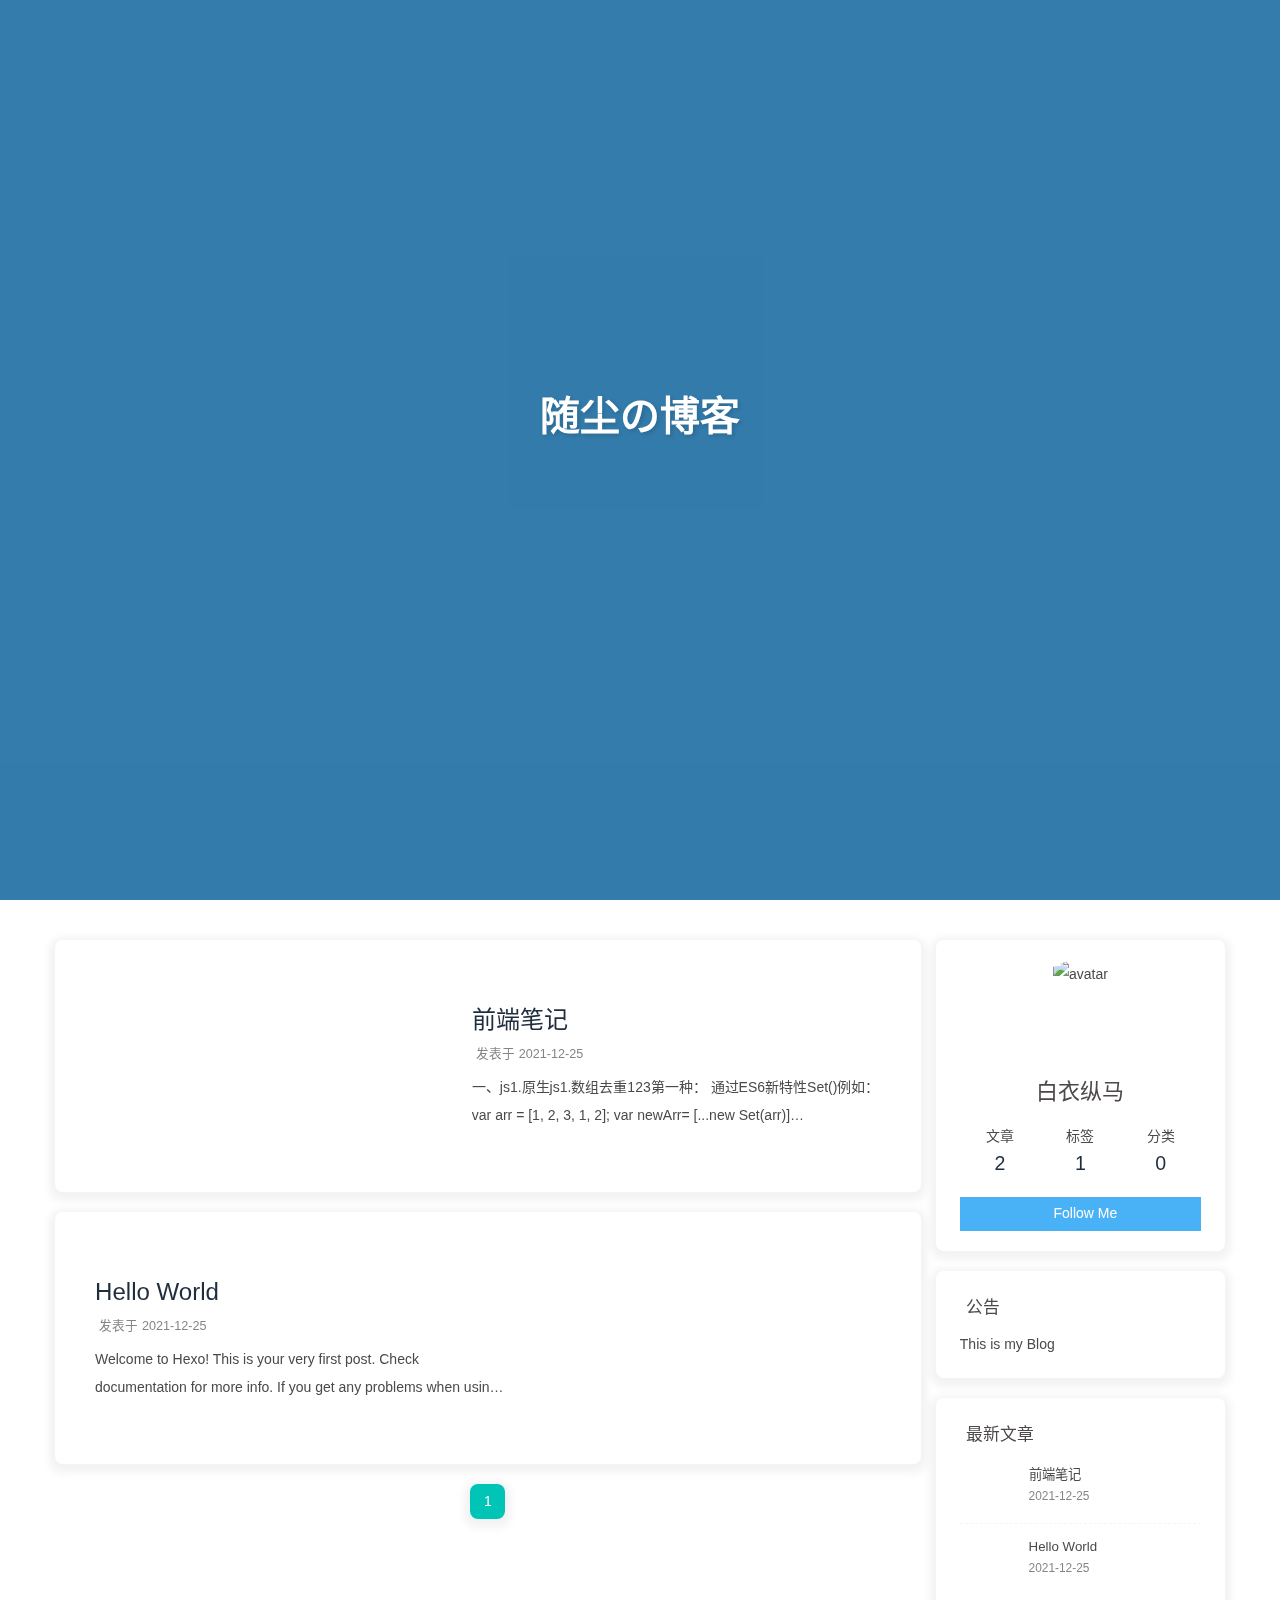
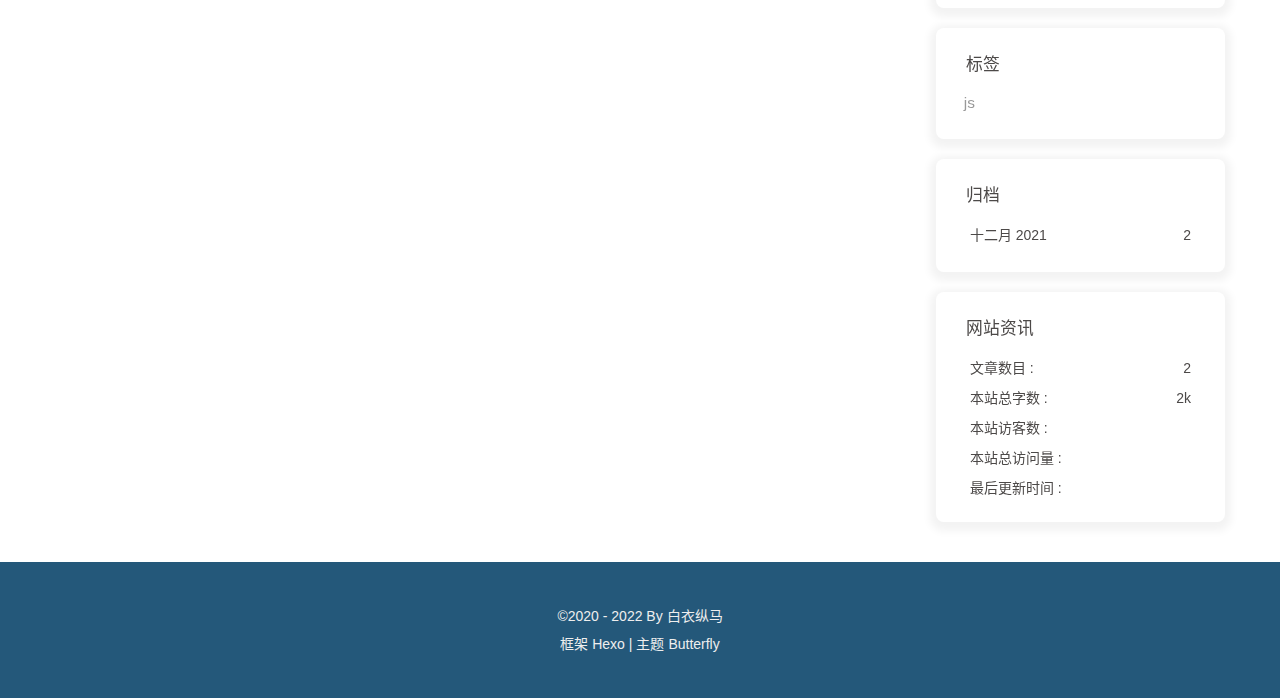
==== commit e25c994d: "Site updated: 2022-08-19 17:00:21" ====
--- a/index.html
+++ b/index.html
@@ -1,7 +1,7 @@
-<!DOCTYPE html><html lang="zh-CN" data-theme="light"><head><meta charset="UTF-8"><meta http-equiv="X-UA-Compatible" content="IE=edge"><meta name="viewport" content="width=device-width, initial-scale=1.0, maximum-scale=1.0, user-scalable=no"><title>随尘</title><meta name="author" content="白衣纵马"><meta name="copyright" content="白衣纵马"><meta name="format-detection" content="telephone=no"><meta name="theme-color" content="#ffffff"><meta property="og:type" content="website">
-<meta property="og:title" content="随尘">
+<!DOCTYPE html><html lang="zh-CN" data-theme="light"><head><meta charset="UTF-8"><meta http-equiv="X-UA-Compatible" content="IE=edge"><meta name="viewport" content="width=device-width, initial-scale=1.0, maximum-scale=1.0, user-scalable=no"><title>随尘の博客</title><meta name="author" content="白衣纵马"><meta name="copyright" content="白衣纵马"><meta name="format-detection" content="telephone=no"><meta name="theme-color" content="#ffffff"><meta property="og:type" content="website">
+<meta property="og:title" content="随尘の博客">
 <meta property="og:url" content="http://example.com/index.html">
-<meta property="og:site_name" content="随尘">
+<meta property="og:site_name" content="随尘の博客">
 <meta property="og:locale" content="zh_CN">
 <meta property="og:image" content="https://i.loli.net/2021/02/24/5O1day2nriDzjSu.png">
 <meta property="article:author" content="白衣纵马">
@@ -43,12 +43,12 @@
   islazyload: false,
   isAnchor: false
 }</script><script id="config-diff">var GLOBAL_CONFIG_SITE = {
-  title: '随尘',
+  title: '随尘の博客',
   isPost: false,
   isHome: true,
   isHighlightShrink: false,
   isToc: false,
-  postUpdate: '2022-08-19 16:21:53'
+  postUpdate: '2022-08-19 17:00:17'
 }</script><noscript><style type="text/css">
   #nav {
     opacity: 1
@@ -137,7 +137,7 @@
       }
     }
     detectApple()
-    })(window)</script><link rel="stylesheet" href="/css/custom.css"><meta name="generator" content="Hexo 5.4.0"></head><body><div id="loading-box"><div class="loading-left-bg"></div><div class="loading-right-bg"></div><div class="spinner-box"><div class="configure-border-1"><div class="configure-core"></div></div><div class="configure-border-2"><div class="configure-core"></div></div><div class="loading-word">加载中...</div></div></div><div id="web_bg"></div><div id="sidebar"><div id="menu-mask"></div><div id="sidebar-menus"><div class="avatar-img is-center"><img src="https://i.loli.net/2021/02/24/5O1day2nriDzjSu.png" onerror="onerror=null;src='/img/friend_404.gif'" alt="avatar"/></div><div class="sidebar-site-data site-data is-center"><a href="/archives/"><div class="headline">文章</div><div class="length-num">2</div></a><a href="/tags/"><div class="headline">标签</div><div class="length-num">1</div></a><a href="/categories/"><div class="headline">分类</div><div class="length-num">0</div></a></div><hr/><div class="menus_items"><div class="menus_item"><a class="site-page" href="/"><i class="fa-fw fas fa-home"></i><span> 首页</span></a></div><div class="menus_item"><a class="site-page" href="/archives/"><i class="fa-fw fas fa-archive"></i><span> 时间轴</span></a></div><div class="menus_item"><a class="site-page" href="/tags/"><i class="fa-fw fas fa-tags"></i><span> 标签</span></a></div><div class="menus_item"><a class="site-page" href="/categories/"><i class="fa-fw fas fa-folder-open"></i><span> 分类</span></a></div><div class="menus_item"><a class="site-page group hide" href="javascript:void(0);"><i class="fa-fw fas fa-list"></i><span> 清单</span><i class="fas fa-chevron-down"></i></a><ul class="menus_item_child"><li><a class="site-page child" href="/music/"><i class="fa-fw fas fa-music"></i><span> 音乐</span></a></li><li><a class="site-page child" href="/movies/"><i class="fa-fw fas fa-video"></i><span> 电影</span></a></li></ul></div><div class="menus_item"><a class="site-page" href="/link/"><i class="fa-fw fas fa-link"></i><span> 友链</span></a></div><div class="menus_item"><a class="site-page" href="/about/"><i class="fa-fw fas fa-heart"></i><span> 关于</span></a></div></div></div></div><div class="page" id="body-wrap"><header class="full_page" id="page-header" style="background-image: url('http://rgtcvqsql.hb-bkt.clouddn.com/%E4%BA%8C%E6%AC%A1%E5%85%83%E5%A3%81%E7%BA%B8/98c290622b6f5508c96ed0407ce55725.jpg')"><nav id="nav"><span id="blog_name"><a id="site-name" href="/">随尘</a></span><div id="menus"><div id="search-button"><a class="site-page social-icon search"><i class="fas fa-search fa-fw"></i><span> 搜索</span></a></div><div class="menus_items"><div class="menus_item"><a class="site-page" href="/"><i class="fa-fw fas fa-home"></i><span> 首页</span></a></div><div class="menus_item"><a class="site-page" href="/archives/"><i class="fa-fw fas fa-archive"></i><span> 时间轴</span></a></div><div class="menus_item"><a class="site-page" href="/tags/"><i class="fa-fw fas fa-tags"></i><span> 标签</span></a></div><div class="menus_item"><a class="site-page" href="/categories/"><i class="fa-fw fas fa-folder-open"></i><span> 分类</span></a></div><div class="menus_item"><a class="site-page group hide" href="javascript:void(0);"><i class="fa-fw fas fa-list"></i><span> 清单</span><i class="fas fa-chevron-down"></i></a><ul class="menus_item_child"><li><a class="site-page child" href="/music/"><i class="fa-fw fas fa-music"></i><span> 音乐</span></a></li><li><a class="site-page child" href="/movies/"><i class="fa-fw fas fa-video"></i><span> 电影</span></a></li></ul></div><div class="menus_item"><a class="site-page" href="/link/"><i class="fa-fw fas fa-link"></i><span> 友链</span></a></div><div class="menus_item"><a class="site-page" href="/about/"><i class="fa-fw fas fa-heart"></i><span> 关于</span></a></div></div><div id="toggle-menu"><a class="site-page"><i class="fas fa-bars fa-fw"></i></a></div></div></nav><div id="site-info"><h1 id="site-title">随尘</h1><div id="site-subtitle"><span id="subtitle"></span></div></div><div id="scroll-down"><i class="fas fa-angle-down scroll-down-effects"></i></div></header><main class="layout" id="content-inner"><div class="recent-posts" id="recent-posts"><div class="recent-post-item"><div class="post_cover left"><a href="/2021/12/25/Hello-World-0/" title="前端笔记"><img class="post_bg" src="[data-uri]" onerror="this.onerror=null;this.src='/img/404.jpg'" alt="前端笔记"></a></div><div class="recent-post-info"><a class="article-title" href="/2021/12/25/Hello-World-0/" title="前端笔记">前端笔记</a><div class="article-meta-wrap"><span class="post-meta-date"><i class="far fa-calendar-alt"></i><span class="article-meta-label">发表于</span><time datetime="2021-12-25T09:19:48.000Z" title="发表于 2021-12-25 17:19:48">2021-12-25</time></span></div><div class="content">一、js1.原生js1.数组去重123第一种： 通过ES6新特性Set()例如： var arr = [1, 2, 3, 1, 2];      var newArr= [...new Set(arr)]
+    })(window)</script><link rel="stylesheet" href="/css/custom.css"><meta name="generator" content="Hexo 5.4.0"></head><body><div id="loading-box"><div class="loading-left-bg"></div><div class="loading-right-bg"></div><div class="spinner-box"><div class="configure-border-1"><div class="configure-core"></div></div><div class="configure-border-2"><div class="configure-core"></div></div><div class="loading-word">加载中...</div></div></div><div id="web_bg"></div><div id="sidebar"><div id="menu-mask"></div><div id="sidebar-menus"><div class="avatar-img is-center"><img src="https://i.loli.net/2021/02/24/5O1day2nriDzjSu.png" onerror="onerror=null;src='/img/friend_404.gif'" alt="avatar"/></div><div class="sidebar-site-data site-data is-center"><a href="/archives/"><div class="headline">文章</div><div class="length-num">2</div></a><a href="/tags/"><div class="headline">标签</div><div class="length-num">1</div></a><a href="/categories/"><div class="headline">分类</div><div class="length-num">0</div></a></div><hr/><div class="menus_items"><div class="menus_item"><a class="site-page" href="/"><i class="fa-fw fas fa-home"></i><span> 首页</span></a></div><div class="menus_item"><a class="site-page" href="/archives/"><i class="fa-fw fas fa-archive"></i><span> 时间轴</span></a></div><div class="menus_item"><a class="site-page" href="/tags/"><i class="fa-fw fas fa-tags"></i><span> 标签</span></a></div><div class="menus_item"><a class="site-page" href="/categories/"><i class="fa-fw fas fa-folder-open"></i><span> 分类</span></a></div><div class="menus_item"><a class="site-page group hide" href="javascript:void(0);"><i class="fa-fw fas fa-list"></i><span> 清单</span><i class="fas fa-chevron-down"></i></a><ul class="menus_item_child"><li><a class="site-page child" href="/music/"><i class="fa-fw fas fa-music"></i><span> 音乐</span></a></li><li><a class="site-page child" href="/movies/"><i class="fa-fw fas fa-video"></i><span> 电影</span></a></li></ul></div><div class="menus_item"><a class="site-page" href="/link/"><i class="fa-fw fas fa-link"></i><span> 友链</span></a></div><div class="menus_item"><a class="site-page" href="/about/"><i class="fa-fw fas fa-heart"></i><span> 关于</span></a></div></div></div></div><div class="page" id="body-wrap"><header class="full_page" id="page-header" style="background-image: url('http://rgtcvqsql.hb-bkt.clouddn.com/%E4%BA%8C%E6%AC%A1%E5%85%83%E5%A3%81%E7%BA%B8/98c290622b6f5508c96ed0407ce55725.jpg')"><nav id="nav"><span id="blog_name"><a id="site-name" href="/">随尘の博客</a></span><div id="menus"><div id="search-button"><a class="site-page social-icon search"><i class="fas fa-search fa-fw"></i><span> 搜索</span></a></div><div class="menus_items"><div class="menus_item"><a class="site-page" href="/"><i class="fa-fw fas fa-home"></i><span> 首页</span></a></div><div class="menus_item"><a class="site-page" href="/archives/"><i class="fa-fw fas fa-archive"></i><span> 时间轴</span></a></div><div class="menus_item"><a class="site-page" href="/tags/"><i class="fa-fw fas fa-tags"></i><span> 标签</span></a></div><div class="menus_item"><a class="site-page" href="/categories/"><i class="fa-fw fas fa-folder-open"></i><span> 分类</span></a></div><div class="menus_item"><a class="site-page group hide" href="javascript:void(0);"><i class="fa-fw fas fa-list"></i><span> 清单</span><i class="fas fa-chevron-down"></i></a><ul class="menus_item_child"><li><a class="site-page child" href="/music/"><i class="fa-fw fas fa-music"></i><span> 音乐</span></a></li><li><a class="site-page child" href="/movies/"><i class="fa-fw fas fa-video"></i><span> 电影</span></a></li></ul></div><div class="menus_item"><a class="site-page" href="/link/"><i class="fa-fw fas fa-link"></i><span> 友链</span></a></div><div class="menus_item"><a class="site-page" href="/about/"><i class="fa-fw fas fa-heart"></i><span> 关于</span></a></div></div><div id="toggle-menu"><a class="site-page"><i class="fas fa-bars fa-fw"></i></a></div></div></nav><div id="site-info"><h1 id="site-title">随尘の博客</h1><div id="site-subtitle"><span id="subtitle"></span></div></div><div id="scroll-down"><i class="fas fa-angle-down scroll-down-effects"></i></div></header><main class="layout" id="content-inner"><div class="recent-posts" id="recent-posts"><div class="recent-post-item"><div class="post_cover left"><a href="/2021/12/25/Hello-World-0/" title="前端笔记"><img class="post_bg" src="[data-uri]" onerror="this.onerror=null;this.src='/img/404.jpg'" alt="前端笔记"></a></div><div class="recent-post-info"><a class="article-title" href="/2021/12/25/Hello-World-0/" title="前端笔记">前端笔记</a><div class="article-meta-wrap"><span class="post-meta-date"><i class="far fa-calendar-alt"></i><span class="article-meta-label">发表于</span><time datetime="2021-12-25T09:19:48.000Z" title="发表于 2021-12-25 17:19:48">2021-12-25</time></span></div><div class="content">一、js1.原生js1.数组去重123第一种： 通过ES6新特性Set()例如： var arr = [1, 2, 3, 1, 2];      var newArr= [...new Set(arr)]
 
 123456789101112131415第二种：封装函数利用 &#123;&#125; 和 []function uniqueEasy(arr) &#123;    if(!arr instanceof Array) &#123;        throw Error(&#x27;当前传入的不是数组&#x27;)    &#125;    let list = []    let obj = &#123;&#125;    arr.forEach(item =&gt; &#123;        if(!obj[item]) &#123;            list.push(item)            obj[item] = true        &#125;    &#125;)    return list&#125;
 
@@ -154,7 +154,7 @@
 Deploy to remote sites1$ hexo deploy
 
 More info: Deployment
-</div></div></div><nav id="pagination"><div class="pagination"><span class="page-number current">1</span></div></nav></div><div class="aside-content" id="aside-content"><div class="card-widget card-info"><div class="is-center"><div class="avatar-img"><img src="https://i.loli.net/2021/02/24/5O1day2nriDzjSu.png" onerror="this.onerror=null;this.src='/img/friend_404.gif'" alt="avatar"/></div><div class="author-info__name">白衣纵马</div><div class="author-info__description"></div></div><div class="card-info-data site-data is-center"><a href="/archives/"><div class="headline">文章</div><div class="length-num">2</div></a><a href="/tags/"><div class="headline">标签</div><div class="length-num">1</div></a><a href="/categories/"><div class="headline">分类</div><div class="length-num">0</div></a></div><a id="card-info-btn" target="_blank" rel="noopener" href="https://github.com/xxxxxx"><i class="fab fa-github"></i><span>Follow Me</span></a></div><div class="card-widget card-announcement"><div class="item-headline"><i class="fas fa-bullhorn fa-shake"></i><span>公告</span></div><div class="announcement_content">This is my Blog</div></div><div class="sticky_layout"><div class="card-widget card-recent-post"><div class="item-headline"><i class="fas fa-history"></i><span>最新文章</span></div><div class="aside-list"><div class="aside-list-item"><a class="thumbnail" href="/2021/12/25/Hello-World-0/" title="前端笔记"><img src="[data-uri]" onerror="this.onerror=null;this.src='/img/404.jpg'" alt="前端笔记"/></a><div class="content"><a class="title" href="/2021/12/25/Hello-World-0/" title="前端笔记">前端笔记</a><time datetime="2021-12-25T09:19:48.000Z" title="发表于 2021-12-25 17:19:48">2021-12-25</time></div></div><div class="aside-list-item"><a class="thumbnail" href="/2021/12/25/hello-world/" title="Hello World"><img src="[data-uri]" onerror="this.onerror=null;this.src='/img/404.jpg'" alt="Hello World"/></a><div class="content"><a class="title" href="/2021/12/25/hello-world/" title="Hello World">Hello World</a><time datetime="2021-12-25T09:10:48.258Z" title="发表于 2021-12-25 17:10:48">2021-12-25</time></div></div></div></div><div class="card-widget card-tags"><div class="item-headline"><i class="fas fa-tags"></i><span>标签</span></div><div class="card-tag-cloud"><a href="/tags/js/" style="font-size: 1.1em; color: #999">js</a></div></div><div class="card-widget card-archives"><div class="item-headline"><i class="fas fa-archive"></i><span>归档</span></div><ul class="card-archive-list"><li class="card-archive-list-item"><a class="card-archive-list-link" href="/archives/2021/12/"><span class="card-archive-list-date">十二月 2021</span><span class="card-archive-list-count">2</span></a></li></ul></div><div class="card-widget card-webinfo"><div class="item-headline"><i class="fas fa-chart-line"></i><span>网站资讯</span></div><div class="webinfo"><div class="webinfo-item"><div class="item-name">文章数目 :</div><div class="item-count">2</div></div><div class="webinfo-item"><div class="item-name">本站总字数 :</div><div class="item-count">2k</div></div><div class="webinfo-item"><div class="item-name">本站访客数 :</div><div class="item-count" id="busuanzi_value_site_uv"><i class="fa-solid fa-spinner fa-spin"></i></div></div><div class="webinfo-item"><div class="item-name">本站总访问量 :</div><div class="item-count" id="busuanzi_value_site_pv"><i class="fa-solid fa-spinner fa-spin"></i></div></div><div class="webinfo-item"><div class="item-name">最后更新时间 :</div><div class="item-count" id="last-push-date" data-lastPushDate="2022-08-19T08:21:53.666Z"><i class="fa-solid fa-spinner fa-spin"></i></div></div></div></div></div></div></main><footer id="footer" style="background-image: url('http://rgtcvqsql.hb-bkt.clouddn.com/%E4%BA%8C%E6%AC%A1%E5%85%83%E5%A3%81%E7%BA%B8/98c290622b6f5508c96ed0407ce55725.jpg')"><div id="footer-wrap"><div class="copyright">&copy;2020 - 2022 By 白衣纵马</div><div class="framework-info"><span>框架 </span><a target="_blank" rel="noopener" href="https://hexo.io">Hexo</a><span class="footer-separator">|</span><span>主题 </span><a target="_blank" rel="noopener" href="https://github.com/jerryc127/hexo-theme-butterfly">Butterfly</a></div></div></footer></div><div id="rightside"><div id="rightside-config-hide"><button id="darkmode" type="button" title="浅色和深色模式转换"><i class="fas fa-adjust"></i></button><button id="hide-aside-btn" type="button" title="单栏和双栏切换"><i class="fas fa-arrows-alt-h"></i></button></div><div id="rightside-config-show"><button id="rightside_config" type="button" title="设置"><i class="fas fa-cog fa-spin"></i></button><button id="go-up" type="button" title="回到顶部"><i class="fas fa-arrow-up"></i></button></div></div><div id="local-search"><div class="search-dialog"><nav class="search-nav"><span class="search-dialog-title">搜索</span><span id="loading-status"></span><button class="search-close-button"><i class="fas fa-times"></i></button></nav><div class="is-center" id="loading-database"><i class="fas fa-spinner fa-pulse"></i><span>  数据库加载中</span></div><div class="search-wrap"><div id="local-search-input"><div class="local-search-box"><input class="local-search-box--input" placeholder="搜索文章" type="text"/></div></div><hr/><div id="local-search-results"></div></div></div><div id="search-mask"></div></div><div><script src="/js/utils.js"></script><script src="/js/main.js"></script><script src="https://cdn.jsdelivr.net/npm/@fancyapps/ui/dist/fancybox.umd.min.js"></script><script src="/js/search/local-search.js"></script><script>var preloader = {
+</div></div></div><nav id="pagination"><div class="pagination"><span class="page-number current">1</span></div></nav></div><div class="aside-content" id="aside-content"><div class="card-widget card-info"><div class="is-center"><div class="avatar-img"><img src="https://i.loli.net/2021/02/24/5O1day2nriDzjSu.png" onerror="this.onerror=null;this.src='/img/friend_404.gif'" alt="avatar"/></div><div class="author-info__name">白衣纵马</div><div class="author-info__description"></div></div><div class="card-info-data site-data is-center"><a href="/archives/"><div class="headline">文章</div><div class="length-num">2</div></a><a href="/tags/"><div class="headline">标签</div><div class="length-num">1</div></a><a href="/categories/"><div class="headline">分类</div><div class="length-num">0</div></a></div><a id="card-info-btn" target="_blank" rel="noopener" href="https://github.com/xxxxxx"><i class="fab fa-github"></i><span>Follow Me</span></a></div><div class="card-widget card-announcement"><div class="item-headline"><i class="fas fa-bullhorn fa-shake"></i><span>公告</span></div><div class="announcement_content">This is my Blog</div></div><div class="sticky_layout"><div class="card-widget card-recent-post"><div class="item-headline"><i class="fas fa-history"></i><span>最新文章</span></div><div class="aside-list"><div class="aside-list-item"><a class="thumbnail" href="/2021/12/25/Hello-World-0/" title="前端笔记"><img src="[data-uri]" onerror="this.onerror=null;this.src='/img/404.jpg'" alt="前端笔记"/></a><div class="content"><a class="title" href="/2021/12/25/Hello-World-0/" title="前端笔记">前端笔记</a><time datetime="2021-12-25T09:19:48.000Z" title="发表于 2021-12-25 17:19:48">2021-12-25</time></div></div><div class="aside-list-item"><a class="thumbnail" href="/2021/12/25/hello-world/" title="Hello World"><img src="[data-uri]" onerror="this.onerror=null;this.src='/img/404.jpg'" alt="Hello World"/></a><div class="content"><a class="title" href="/2021/12/25/hello-world/" title="Hello World">Hello World</a><time datetime="2021-12-25T09:10:48.258Z" title="发表于 2021-12-25 17:10:48">2021-12-25</time></div></div></div></div><div class="card-widget card-tags"><div class="item-headline"><i class="fas fa-tags"></i><span>标签</span></div><div class="card-tag-cloud"><a href="/tags/js/" style="font-size: 1.1em; color: #999">js</a></div></div><div class="card-widget card-archives"><div class="item-headline"><i class="fas fa-archive"></i><span>归档</span></div><ul class="card-archive-list"><li class="card-archive-list-item"><a class="card-archive-list-link" href="/archives/2021/12/"><span class="card-archive-list-date">十二月 2021</span><span class="card-archive-list-count">2</span></a></li></ul></div><div class="card-widget card-webinfo"><div class="item-headline"><i class="fas fa-chart-line"></i><span>网站资讯</span></div><div class="webinfo"><div class="webinfo-item"><div class="item-name">文章数目 :</div><div class="item-count">2</div></div><div class="webinfo-item"><div class="item-name">本站总字数 :</div><div class="item-count">2k</div></div><div class="webinfo-item"><div class="item-name">本站访客数 :</div><div class="item-count" id="busuanzi_value_site_uv"><i class="fa-solid fa-spinner fa-spin"></i></div></div><div class="webinfo-item"><div class="item-name">本站总访问量 :</div><div class="item-count" id="busuanzi_value_site_pv"><i class="fa-solid fa-spinner fa-spin"></i></div></div><div class="webinfo-item"><div class="item-name">最后更新时间 :</div><div class="item-count" id="last-push-date" data-lastPushDate="2022-08-19T09:00:17.162Z"><i class="fa-solid fa-spinner fa-spin"></i></div></div></div></div></div></div></main><footer id="footer" style="background-image: url('http://rgtcvqsql.hb-bkt.clouddn.com/%E4%BA%8C%E6%AC%A1%E5%85%83%E5%A3%81%E7%BA%B8/98c290622b6f5508c96ed0407ce55725.jpg')"><div id="footer-wrap"><div class="copyright">&copy;2020 - 2022 By 白衣纵马</div><div class="framework-info"><span>框架 </span><a target="_blank" rel="noopener" href="https://hexo.io">Hexo</a><span class="footer-separator">|</span><span>主题 </span><a target="_blank" rel="noopener" href="https://github.com/jerryc127/hexo-theme-butterfly">Butterfly</a></div></div></footer></div><div id="rightside"><div id="rightside-config-hide"><button id="darkmode" type="button" title="浅色和深色模式转换"><i class="fas fa-adjust"></i></button><button id="hide-aside-btn" type="button" title="单栏和双栏切换"><i class="fas fa-arrows-alt-h"></i></button></div><div id="rightside-config-show"><button id="rightside_config" type="button" title="设置"><i class="fas fa-cog fa-spin"></i></button><button id="go-up" type="button" title="回到顶部"><i class="fas fa-arrow-up"></i></button></div></div><div id="local-search"><div class="search-dialog"><nav class="search-nav"><span class="search-dialog-title">搜索</span><span id="loading-status"></span><button class="search-close-button"><i class="fas fa-times"></i></button></nav><div class="is-center" id="loading-database"><i class="fas fa-spinner fa-pulse"></i><span>  数据库加载中</span></div><div class="search-wrap"><div id="local-search-input"><div class="local-search-box"><input class="local-search-box--input" placeholder="搜索文章" type="text"/></div></div><hr/><div id="local-search-results"></div></div></div><div id="search-mask"></div></div><div><script src="/js/utils.js"></script><script src="/js/main.js"></script><script src="https://cdn.jsdelivr.net/npm/@fancyapps/ui/dist/fancybox.umd.min.js"></script><script src="/js/search/local-search.js"></script><script>var preloader = {
   endLoading: () => {
     document.body.style.overflow = 'auto';
     document.getElementById('loading-box').classList.add("loaded")
